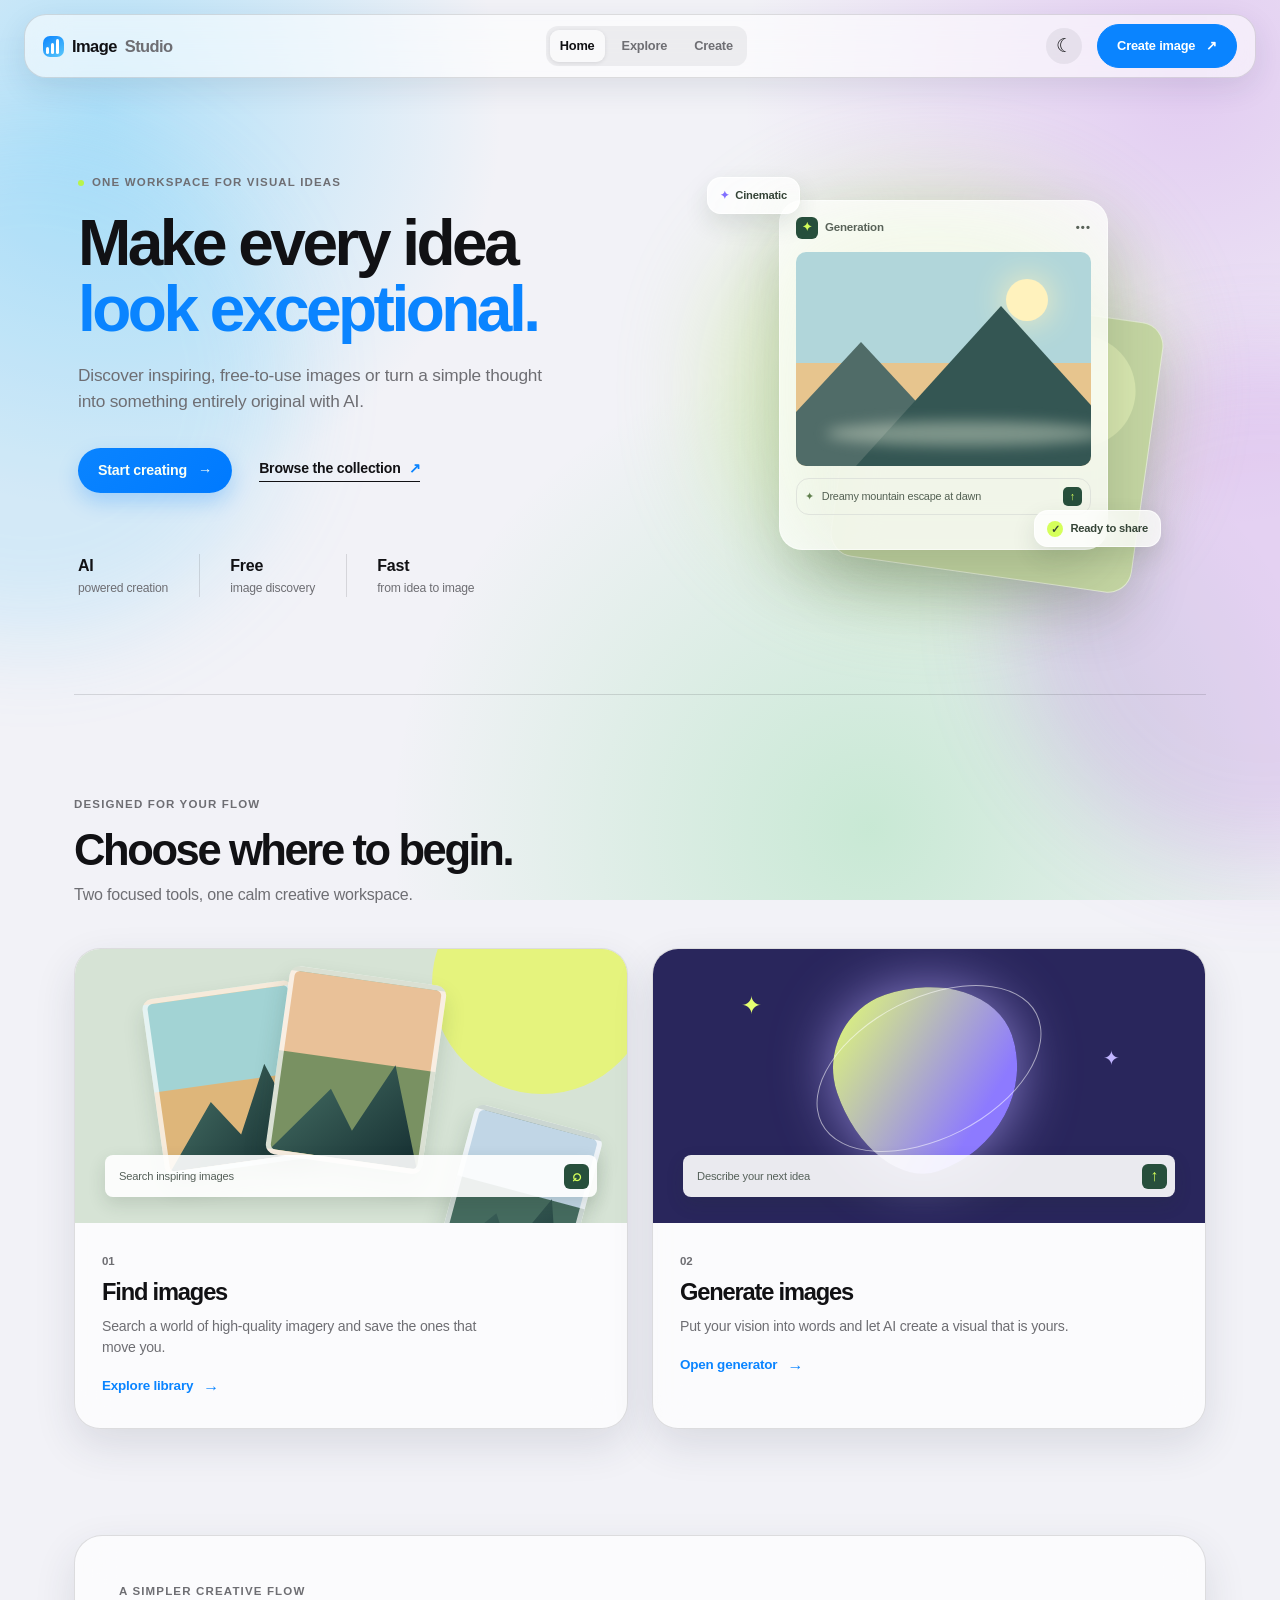
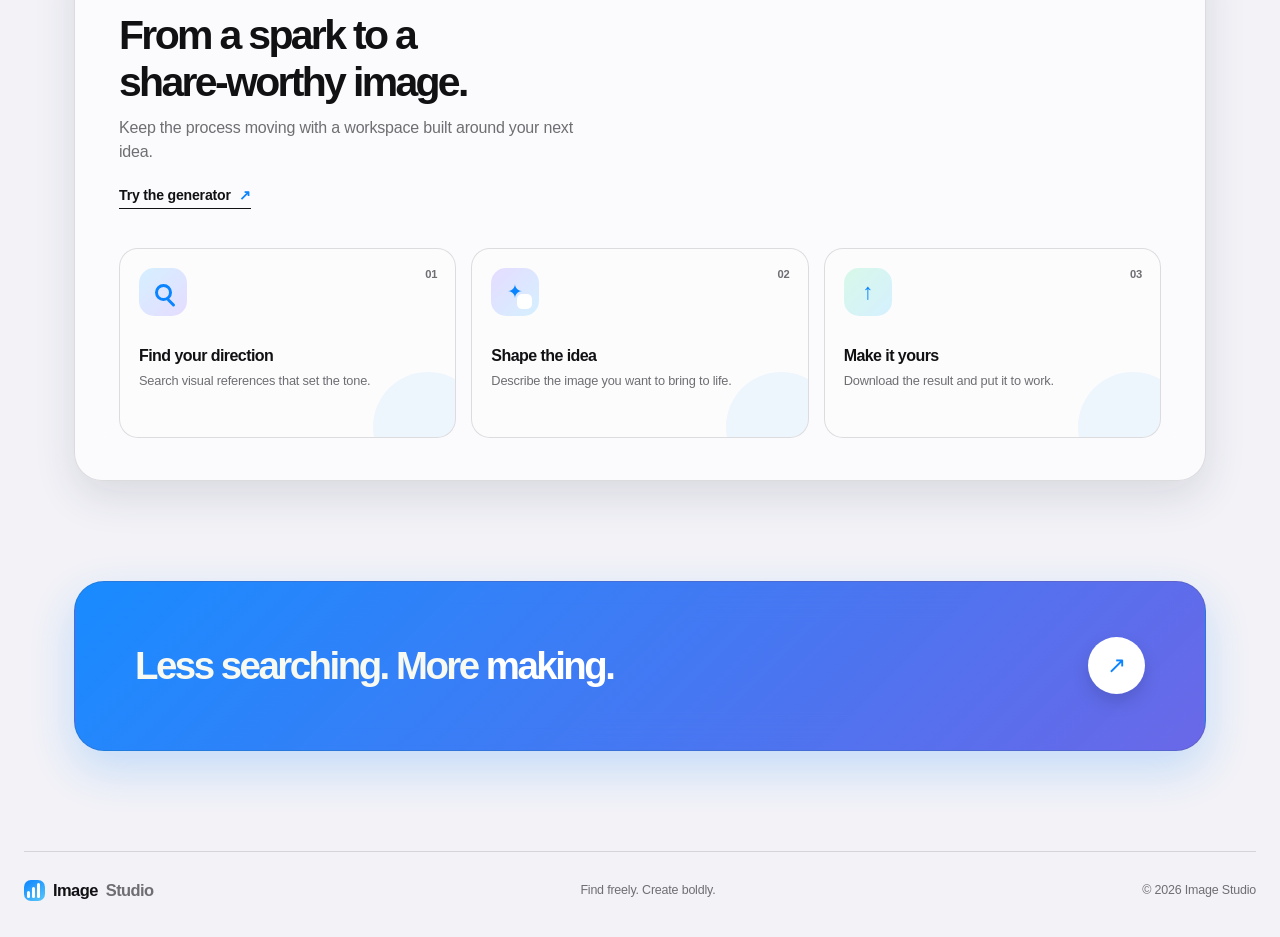
==== index.html @ 7d059cc7 "Completed" ====
<!DOCTYPE html>
<html lang="en" data-theme="light">
<head>
  <meta charset="UTF-8" />
  <meta name="viewport" content="width=device-width, initial-scale=1.0" />
  <meta name="description" content="Image Studio helps you discover free imagery and create new ideas with AI." />
  <title>Image Studio — Find and create images</title>
  <link rel="preconnect" href="https://fonts.googleapis.com" />
  <link rel="preconnect" href="https://fonts.gstatic.com" crossorigin />
  <link href="https://fonts.googleapis.com/css2?family=DM+Sans:wght@400;500;600;700&family=Manrope:wght@500;600;700;800&display=swap" rel="stylesheet" />
  <link rel="stylesheet" href="css/base.css" />
  <link rel="stylesheet" href="css/layout.css" />
  <link rel="stylesheet" href="css/components.css" />
  <link rel="stylesheet" href="css/animations.css" />
  <script src="js/main.js" defer></script>
</head>
<body>
  <header class="navbar">
    <a href="index.html" class="navbar__logo" aria-label="Image Studio home"><span class="brand-mark" aria-hidden="true"><i></i><i></i><i></i></span>Image<span>Studio</span></a>
    <nav class="navbar__links" aria-label="Main navigation"><a href="index.html" class="is-active">Home</a><a href="pages/finder.html">Explore</a><a href="pages/generator.html">Create</a></nav>
    <div class="navbar__actions"><button class="theme-toggle" id="theme-toggle" aria-label="Switch theme" title="Switch theme"><span aria-hidden="true">☾</span></button><a class="btn btn--nav" href="pages/generator.html">Create image <span aria-hidden="true">↗</span></a></div>
  </header>
  <main>
    <section class="hero">
      <div class="hero__content fade-up">
        <p class="eyebrow"><span></span> One workspace for visual ideas</p>
        <h1>Make every idea<br /><em>look exceptional.</em></h1>
        <p class="hero__text">Discover inspiring, free-to-use images or turn a simple thought into something entirely original with AI.</p>
        <div class="hero__buttons"><a href="pages/generator.html" class="btn btn--primary">Start creating <span aria-hidden="true">→</span></a><a href="pages/finder.html" class="text-link">Browse the collection <span aria-hidden="true">↗</span></a></div>
        <div class="hero__proof" aria-label="Image Studio highlights"><div><strong>AI</strong><span>powered creation</span></div><div><strong>Free</strong><span>image discovery</span></div><div><strong>Fast</strong><span>from idea to image</span></div></div>
      </div>
      <div class="hero__art fade-up" aria-label="A preview of the creative workspace">
        <div class="art-glow"></div><div class="art-card art-card--back"><span></span></div>
        <div class="art-card art-card--main"><div class="art-card__top"><span class="art-card__logo">✦</span><span>Generation</span><button aria-label="More options">•••</button></div><div class="art-image"><span class="sun"></span><span class="mountain mountain--one"></span><span class="mountain mountain--two"></span><span class="mist"></span></div><div class="art-prompt"><span class="prompt-icon">✦</span><p>Dreamy mountain escape at dawn</p><span class="send-icon">↑</span></div></div>
        <div class="floating-chip chip--style"><span>✦</span> Cinematic</div><div class="floating-chip chip--ready"><span>✓</span> Ready to share</div>
      </div>
    </section>
    <section class="paths" aria-labelledby="paths-title">
      <div class="section-heading reveal"><p class="eyebrow">Designed for your flow</p><h2 id="paths-title">Choose where to begin.</h2><p>Two focused tools, one calm creative workspace.</p></div>
      <div class="paths__grid">
        <a class="path-card path-card--discover reveal" href="pages/finder.html"><div class="path-card__visual visual-search"><span class="search-orb"></span><span class="photo photo--one"></span><span class="photo photo--two"></span><span class="photo photo--three"></span><span class="visual-search__bar">Search inspiring images <b>⌕</b></span></div><div class="path-card__content"><span class="path-card__number">01</span><h3>Find images</h3><p>Search a world of high-quality imagery and save the ones that move you.</p><span class="path-card__link">Explore library <b>→</b></span></div></a>
        <a class="path-card path-card--create reveal" href="pages/generator.html"><div class="path-card__visual visual-create"><span class="create-spark spark--one">✦</span><span class="create-spark spark--two">✦</span><span class="create-shape"></span><span class="create-orbit"></span><span class="visual-create__prompt">Describe your next idea <b>↑</b></span></div><div class="path-card__content"><span class="path-card__number">02</span><h3>Generate images</h3><p>Put your vision into words and let AI create a visual that is yours.</p><span class="path-card__link">Open generator <b>→</b></span></div></a>
      </div>
    </section>
    <section class="workflow reveal" aria-labelledby="workflow-title">
      <div class="workflow__intro">
        <p class="eyebrow">A simpler creative flow</p>
        <h2 id="workflow-title">From a spark to a<br />share-worthy image.</h2>
        <p>Keep the process moving with a workspace built around your next idea.</p>
        <a class="text-link" href="pages/generator.html">Try the generator <span aria-hidden="true">↗</span></a>
      </div>
      <ol class="workflow__steps">
        <li class="workflow-step"><span class="workflow-step__number">01</span><div class="workflow-step__icon workflow-step__icon--search" aria-hidden="true"><i></i><i></i></div><div><h3>Find your direction</h3><p>Search visual references that set the tone.</p></div></li>
        <li class="workflow-step"><span class="workflow-step__number">02</span><div class="workflow-step__icon workflow-step__icon--prompt" aria-hidden="true"><span>✦</span><i></i></div><div><h3>Shape the idea</h3><p>Describe the image you want to bring to life.</p></div></li>
        <li class="workflow-step"><span class="workflow-step__number">03</span><div class="workflow-step__icon workflow-step__icon--share" aria-hidden="true"><span>↑</span></div><div><h3>Make it yours</h3><p>Download the result and put it to work.</p></div></li>
      </ol>
    </section>
    <section class="statement reveal"><p>Less searching. More <span>making.</span></p><a href="pages/generator.html" class="circle-link" aria-label="Start creating">↗</a></section>
  </main>
  <footer class="footer"><a href="index.html" class="navbar__logo"><span class="brand-mark" aria-hidden="true"><i></i><i></i><i></i></span>Image<span>Studio</span></a><p>Find freely. Create boldly.</p><p>© 2026 Image Studio</p></footer>
</body>
</html>
---- css/base.css ----
:root { --bg:#f2f2f7; --surface:rgba(255,255,255,.68); --surface-muted:rgba(255,255,255,.42); --text:#111114; --text-soft:#6e6e73; --line:rgba(60,60,67,.16); --accent:#0a84ff; --accent-dark:#0071e3; --lime:#b9f44a; --glass-shadow:0 16px 42px rgba(38,48,75,.12); --radius:24px; --font:-apple-system,BlinkMacSystemFont,"SF Pro Text","Segoe UI",sans-serif; --display:-apple-system,BlinkMacSystemFont,"SF Pro Display","Segoe UI",sans-serif; --neu-bg:var(--surface-muted); --neu-light:rgba(255,255,255,.7); --neu-dark:rgba(74,100,81,.14); }
[data-theme="dark"] { --bg:#000; --surface:rgba(44,44,46,.76); --surface-muted:rgba(58,58,60,.58); --text:#f5f5f7; --text-soft:#aeaeb2; --line:rgba(235,235,245,.18); --accent:#0a84ff; --accent-dark:#409cff; --glass-shadow:0 18px 54px rgba(0,0,0,.4); --neu-bg:var(--surface-muted); --neu-light:rgba(255,255,255,.08); --neu-dark:rgba(0,0,0,.25); }
*,*::before,*::after{box-sizing:border-box;margin:0;padding:0}html{scroll-behavior:smooth}body{min-height:100vh;overflow-x:hidden;font-family:var(--font);color:var(--text);background:radial-gradient(circle at 8% 12%,rgba(90,200,250,.43),transparent 25rem),radial-gradient(circle at 93% 9%,rgba(175,82,222,.24),transparent 28rem),radial-gradient(circle at 68% 92%,rgba(52,199,89,.22),transparent 30rem),var(--bg);background-attachment:fixed;line-height:1.5;letter-spacing:-.012em;transition:background .25s,color .25s}a{color:inherit;text-decoration:none}button,input,select,textarea{font:inherit}button{cursor:pointer}[hidden]{display:none!important}
---- css/layout.css ----
.navbar{width:min(1240px,calc(100% - 48px));height:82px;margin:0 auto;display:flex;align-items:center;justify-content:space-between;border-bottom:1px solid var(--line)}.navbar__logo{display:inline-flex;align-items:center;gap:8px;font-family:var(--display);font-size:1.08rem;font-weight:800;letter-spacing:-.055em}.navbar__logo>span:last-child{color:var(--text-soft)}.brand-mark{display:inline-flex;align-items:end;gap:2px;width:21px;height:21px;padding:3px;border-radius:6px;background:var(--accent)}.brand-mark i{display:block;width:3px;background:var(--lime);border-radius:4px}.brand-mark i:nth-child(1){height:7px}.brand-mark i:nth-child(2){height:11px}.brand-mark i:nth-child(3){height:15px}.navbar__links{display:flex;gap:34px;margin-left:112px}.navbar__links a{position:relative;color:var(--text-soft);font-size:.9rem;font-weight:600}.navbar__links a::after{content:"";position:absolute;right:0;bottom:-29px;left:0;height:2px;background:var(--accent);transform:scaleX(0);transition:transform .2s}.navbar__links a:hover,.navbar__links .is-active{color:var(--text)}.navbar__links .is-active::after{transform:scaleX(1)}.navbar__actions{display:flex;align-items:center;gap:15px}.theme-toggle{display:grid;place-items:center;width:36px;height:36px;border:1px solid var(--line);border-radius:50%;color:var(--text);background:transparent;font-size:1.2rem}.hero{width:min(1240px,calc(100% - 48px));min-height:616px;margin:0 auto;display:grid;grid-template-columns:1fr .9fr;align-items:center;gap:80px;padding:76px 54px 82px}.hero__content{max-width:570px}.eyebrow{display:inline-flex;align-items:center;gap:8px;color:var(--text-soft);font-size:.72rem;font-weight:700;letter-spacing:.1em;text-transform:uppercase}.eyebrow>span{width:6px;height:6px;border-radius:50%;background:var(--lime)}.hero h1{margin:17px 0 20px;font-family:var(--display);font-size:clamp(3rem,5vw,4.75rem);font-weight:800;letter-spacing:-.072em;line-height:1.04}.hero h1 em{color:var(--accent);font-style:normal}.hero__text{max-width:470px;color:var(--text-soft);font-size:1.06rem}.hero__buttons{display:flex;align-items:center;gap:27px;margin-top:33px}.hero__proof{display:flex;gap:31px;margin-top:61px}.hero__proof div{display:grid;gap:1px}.hero__proof div+div{padding-left:30px;border-left:1px solid var(--line)}.hero__proof strong{font-family:var(--display);font-size:1rem}.hero__proof span{color:var(--text-soft);font-size:.76rem}.paths{width:min(1132px,calc(100% - 48px));margin:0 auto;padding:96px 0 106px;border-top:1px solid var(--line)}.section-heading{max-width:500px;margin-bottom:41px}.section-heading h2{margin:10px 0 8px;font-family:var(--display);font-size:clamp(2rem,3.4vw,3rem);letter-spacing:-.07em;line-height:1.15}.section-heading>p:last-child{color:var(--text-soft)}.paths__grid{display:grid;grid-template-columns:1fr 1fr;gap:24px}.statement{width:min(1132px,calc(100% - 48px));margin:0 auto 100px;display:flex;align-items:center;justify-content:space-between;padding:55px 60px;border-radius:24px;background:var(--accent);color:#f8faf1}.statement p{font-family:var(--display);font-size:clamp(1.75rem,3vw,2.85rem);font-weight:700;letter-spacing:-.065em}.statement p span{color:var(--lime)}.footer{width:min(1240px,calc(100% - 48px));margin:0 auto;padding:26px 0 35px;display:flex;align-items:center;justify-content:space-between;border-top:1px solid var(--line);color:var(--text-soft);font-size:.78rem}.footer .navbar__logo{color:var(--text)}
.page{width:min(1100px,92%);margin:0 auto;padding:62px 0}.page__header{text-align:center;margin-bottom:32px}.page__header h1{font-family:var(--display);font-size:clamp(2rem,5vw,3rem);letter-spacing:-.06em}.page__header p{color:var(--text-soft)}.search{display:flex;flex-wrap:wrap;gap:14px;padding:20px;margin-bottom:32px}.search__input{flex:1 1 260px}.gallery{display:grid;grid-template-columns:repeat(auto-fill,minmax(250px,1fr));gap:22px}.load-more{text-align:center;margin-top:36px}

/* Glass shell used by every page */
.navbar{position:sticky;top:14px;z-index:10;height:70px;margin-top:14px;padding:0 18px;border:1px solid var(--line);border-radius:16px;background:var(--surface);box-shadow:var(--glass-shadow);backdrop-filter:blur(20px);-webkit-backdrop-filter:blur(20px)}
.navbar__links a::after{bottom:-22px}.theme-toggle{background:rgba(255,255,255,.16)}.statement{border:1px solid var(--line);background:rgba(39,79,60,.9);box-shadow:var(--glass-shadow);backdrop-filter:blur(16px)}

/* iPhone-inspired spacing, typography, and layered navigation */
.navbar{height:64px;border-radius:22px;background:rgba(255,255,255,.58);box-shadow:0 10px 30px rgba(31,48,77,.1)}
[data-theme="dark"] .navbar{background:rgba(28,28,30,.74)}
.navbar__logo{font-size:1.03rem;font-weight:700;letter-spacing:-.035em}.brand-mark{border-radius:7px;background:linear-gradient(145deg,#0a84ff,#5ac8fa)}.brand-mark i{background:#fff}.navbar__links{gap:7px;margin-left:74px;padding:4px;border-radius:12px;background:rgba(120,120,128,.1)}.navbar__links a{padding:6px 10px;border-radius:9px;font-size:.8rem}.navbar__links a::after{display:none}.navbar__links .is-active{background:var(--surface);box-shadow:0 1px 4px rgba(0,0,0,.1)}
.hero h1,.section-heading h2,.page__header h1{font-family:var(--display);font-weight:750;letter-spacing:-.055em}.hero h1 em,.gradient-text{color:var(--accent)}.hero__text{font-size:1.08rem}.hero__proof strong{font-weight:750}.hero__proof div+div{border-color:var(--line)}.paths{border-color:var(--line)}
.statement{border-radius:30px;background:linear-gradient(135deg,rgba(10,132,255,.94),rgba(94,92,230,.92));box-shadow:0 18px 45px rgba(10,132,255,.2)}.statement p span{color:#fff}.footer{border-color:var(--line)}
.page{padding-top:72px}.page__header{margin-bottom:36px}.page__header h1{font-size:clamp(2.25rem,5vw,3.5rem)}
@media(max-width:600px){.navbar{top:10px;height:58px;margin-top:10px;padding:0 12px;border-radius:18px}.navbar__actions .btn--nav{font-size:0;width:36px;min-width:36px;height:36px;min-height:36px;padding:0;border-radius:50%}.navbar__actions .btn--nav span{font-size:1rem}.hero{padding-top:48px}.hero__buttons{align-items:flex-start;flex-direction:column;gap:19px}.hero__proof{padding:14px;border:1px solid var(--line);border-radius:18px;background:var(--surface);backdrop-filter:blur(16px)}.page{padding-top:49px}.footer{padding-bottom:90px}}

/* Responsive layouts: large desktop → tablet → phone */
@media (max-width: 1080px) {
  .navbar, .hero { width: min(100% - 40px, 960px); }
  .hero { gap: 42px; padding-right: 20px; padding-left: 20px; }
  .hero h1 { font-size: clamp(3rem, 6.2vw, 4.25rem); }
  .paths, .statement { width: min(100% - 40px, 900px); }
  .footer { width: min(100% - 40px, 960px); }
  .navbar__links { margin-left: 20px; }
}

@media (max-width: 820px) {
  .navbar { width: calc(100% - 32px); }
  .navbar__links { margin-left: 0; }
  .hero { width: calc(100% - 32px); grid-template-columns: 1fr; gap: 24px; min-height: auto; padding: 68px 14px 64px; }
  .hero__content { max-width: 640px; }
  .hero__art { justify-self: center; transform: scale(.92); transform-origin: top center; margin-bottom: -24px; }
  .hero__proof { margin-top: 38px; }
  .paths { width: calc(100% - 32px); padding: 70px 0 76px; }
  .paths__grid { gap: 18px; }
  .statement { width: calc(100% - 32px); margin-bottom: 72px; }
  .footer { width: calc(100% - 32px); }
  .page { width: calc(100% - 32px); padding: 55px 0 68px; }
  .search { padding: 16px; }
  .gallery { grid-template-columns: repeat(2, minmax(0, 1fr)); gap: 16px; }
}

@media (max-width: 600px) {
  .navbar__logo { font-size: .96rem; }
  .navbar__links { display: none; }
  .navbar__actions { gap: 7px; }
  .theme-toggle { width: 36px; height: 36px; }
  .hero { padding: 47px 0 55px; }
  .hero h1 { font-size: clamp(2.7rem, 13vw, 3.85rem); }
  .hero__text { font-size: .98rem; }
  .hero__buttons { margin-top: 27px; }
  .hero__buttons .btn { width: 100%; }
  .hero__proof { display: grid; grid-template-columns: repeat(3, 1fr); gap: 0; width: 100%; margin-top: 34px; }
  .hero__proof div + div { padding-left: 10px; }
  .hero__proof strong { font-size: .9rem; }
  .hero__proof span { font-size: .62rem; line-height: 1.25; }
  .hero__art { width: 100%; height: 350px; transform: scale(.78); margin: -22px 0 -65px; }
  .paths { padding: 61px 0; }
  .section-heading { margin-bottom: 27px; }
  .section-heading h2 { font-size: 2.1rem; }
  .paths__grid { grid-template-columns: 1fr; }
  .path-card__visual { height: 235px; }
  .path-card__content { padding: 22px; }
  .statement { padding: 31px 26px; border-radius: 24px; }
  .statement p { max-width: 220px; font-size: 1.8rem; }
  .circle-link { width: 48px; height: 48px; }
  .footer { align-items:flex-start; flex-direction:column; gap: 10px; }
  .page__header { text-align: left; margin-bottom: 25px; }
  .page__header h1 { font-size: 2.35rem; }
  .search { display: grid; grid-template-columns: 1fr 1fr; gap: 10px; padding: 12px; border-radius: 20px; }
  .search__input { grid-column: 1 / -1; min-width: 0; }
  .search .btn { grid-column: 1 / -1; width: 100%; }
  .search select { min-width: 0; width: 100%; font-size: .82rem; padding-right: 7px; }
  .gallery { gap: 12px; }
  .image-card__overlay { padding: 10px; }
  .image-card__author { font-size: .68rem; }
  .image-card__actions { gap: 5px; margin-top: 6px; }
  .image-card__actions .btn { min-height: 29px; padding: 5px 7px; font-size: .67rem; }
}

@media (max-width: 380px) {
  .navbar { width: calc(100% - 20px); }
  .navbar__logo { gap: 5px; font-size: .88rem; }
  .brand-mark { width: 19px; height: 19px; }
  .hero, .paths, .statement, .footer, .page { width: calc(100% - 24px); }
  .hero h1 { font-size: 2.6rem; }
  .hero__proof { padding: 11px; }
  .hero__proof div + div { padding-left: 7px; }
  .path-card__visual { height: 210px; }
  .photo--one { left: 45px; }.photo--two { left: 155px; }.photo--three { right: 18px; }
}

/* Homepage creative-flow panel */
.workflow{width:min(1132px,calc(100% - 48px));margin:0 auto 100px;padding:42px 44px;border:1px solid var(--line);border-radius:28px;background:var(--surface);box-shadow:var(--glass-shadow);backdrop-filter:blur(20px)}.workflow__intro{max-width:480px}.workflow__intro h2{margin:10px 0;font-family:var(--display);font-size:clamp(1.85rem,3.2vw,2.75rem);letter-spacing:-.065em;line-height:1.15}.workflow__intro>p:not(.eyebrow){margin-bottom:19px;color:var(--text-soft)}.workflow__steps{display:grid;grid-template-columns:repeat(3,1fr);gap:15px;margin-top:39px;list-style:none}.workflow-step{position:relative;min-height:190px;padding:19px;overflow:hidden;border:1px solid var(--line);border-radius:19px;background:rgba(255,255,255,.22)}.workflow-step__number{position:absolute;top:17px;right:18px;color:var(--text-soft);font-size:.7rem;font-weight:700}.workflow-step__icon{display:grid;place-items:center;width:48px;height:48px;margin-bottom:28px;border-radius:15px;background:rgba(10,132,255,.12);color:#0a84ff}.workflow-step h3{font-family:var(--display);font-size:1rem;letter-spacing:-.035em}.workflow-step p{margin-top:4px;color:var(--text-soft);font-size:.8rem;line-height:1.45}.workflow-step__icon--search{position:relative;overflow:hidden;background:linear-gradient(135deg,#d5f0ff,#e5dcff)}.workflow-step__icon--search i:first-child{width:17px;height:17px;border:3px solid #0a84ff;border-radius:50%}.workflow-step__icon--search i:last-child{position:absolute;right:11px;bottom:12px;width:10px;height:3px;border-radius:3px;background:#0a84ff;transform:rotate(45deg)}.workflow-step__icon--prompt{background:linear-gradient(135deg,#e5dcff,#d5f0ff);font-size:1.2rem}.workflow-step__icon--prompt i{position:absolute;width:15px;height:15px;border-radius:5px;background:#fff;transform:translate(9px,9px)}.workflow-step__icon--share{background:linear-gradient(135deg,#d8f8e8,#d5f0ff);font-size:1.4rem;font-weight:700}.workflow-step::after{content:"";position:absolute;right:-28px;bottom:-45px;width:110px;height:110px;border-radius:50%;background:rgba(10,132,255,.06);transition:transform .4s ease}.workflow-step:hover::after{transform:scale(1.5)}
@media(max-width:820px){.workflow{width:calc(100% - 32px);margin-bottom:72px}}@media(max-width:600px){.workflow{width:calc(100% - 32px);margin-bottom:60px;padding:28px 20px;border-radius:24px}.workflow__intro h2{font-size:2rem}.workflow__steps{grid-template-columns:1fr;gap:10px;margin-top:28px}.workflow-step{display:grid;grid-template-columns:48px 1fr;column-gap:15px;min-height:0;padding:15px}.workflow-step__icon{grid-row:span 2;margin:0}.workflow-step__number{top:13px;right:14px}}@media(max-width:380px){.workflow{width:calc(100% - 24px)}}

/* Finder discovery cards */
.finder-discover{margin:0 0 34px;padding:25px;border:1px solid var(--line);border-radius:25px;background:var(--surface);box-shadow:var(--glass-shadow);backdrop-filter:blur(18px)}.finder-discover__heading{display:flex;align-items:end;justify-content:space-between;gap:30px;margin-bottom:20px}.finder-discover__heading h2{margin-top:7px;font-family:var(--display);font-size:1.45rem;letter-spacing:-.05em}.finder-discover__heading>p{max-width:205px;color:var(--text-soft);font-size:.8rem}.finder-discover__grid{display:grid;grid-template-columns:repeat(3,1fr);gap:12px}.discovery-card{position:relative;min-height:155px;overflow:hidden;border:0;border-radius:17px;color:#fff;text-align:left;cursor:pointer;isolation:isolate;transition:transform .28s cubic-bezier(.2,.8,.2,1),box-shadow .28s ease}.discovery-card:hover{transform:translateY(-4px);box-shadow:0 16px 28px rgba(19,32,56,.2)}.discovery-card--nature{background:linear-gradient(135deg,#285e69,#a5d6bb)}.discovery-card--portrait{background:linear-gradient(135deg,#6f4d63,#f1ab8a)}.discovery-card--space{background:linear-gradient(135deg,#243d78,#8daee5)}.discovery-card__copy{position:absolute;z-index:2;right:16px;bottom:14px;left:16px;display:grid;gap:1px}.discovery-card__copy small{font-size:.67rem;opacity:.76}.discovery-card__copy strong{font-size:.93rem;letter-spacing:-.025em}.discovery-card__copy b{position:absolute;right:0;bottom:1px;display:grid;place-items:center;width:27px;height:27px;border-radius:50%;background:rgba(255,255,255,.24);font-size:1rem}.discovery-card__art i{position:absolute;display:block}.discovery-card--nature i:first-child{right:12px;bottom:-14px;width:150px;height:120px;border-radius:70% 30% 0 0;background:rgba(8,52,58,.48);transform:rotate(-12deg)}.discovery-card--nature i:last-child{top:22px;right:42px;width:34px;height:34px;border-radius:50%;background:#e8f4ab;box-shadow:0 0 24px #e8f4ab}.discovery-card--portrait i:first-child{top:21px;left:50%;width:53px;height:53px;border-radius:50%;background:rgba(255,234,206,.82);transform:translateX(-50%)}.discovery-card--portrait i:last-child{bottom:-30px;left:50%;width:120px;height:100px;border-radius:60px 60px 0 0;background:rgba(75,39,53,.6);transform:translateX(-50%)}.discovery-card--space i:first-child{top:18px;right:20px;width:80px;height:80px;border:1px solid rgba(255,255,255,.55);border-radius:50%}.discovery-card--space i:last-child{bottom:-38px;left:29px;width:130px;height:130px;border-radius:35px;background:rgba(255,255,255,.18);transform:rotate(32deg)}
@media(max-width:600px){.finder-discover{padding:18px;margin-bottom:25px}.finder-discover__heading{display:block;margin-bottom:15px}.finder-discover__heading h2{font-size:1.3rem}.finder-discover__heading>p{display:none}.finder-discover__grid{display:flex;overflow-x:auto;margin-right:-18px;padding-right:18px;scroll-snap-type:x mandatory}.discovery-card{flex:0 0 185px;min-height:144px;scroll-snap-align:start}}
@media(max-width:820px){.navbar__links{margin-left:0;gap:19px}.hero{grid-template-columns:1fr;gap:55px;padding:72px 20px}.hero__art{justify-self:center}.paths{padding-top:74px}.footer{flex-wrap:wrap;gap:14px}}@media(max-width:600px){.navbar{width:calc(100% - 30px);height:70px}.navbar__links{display:none}.hero{width:calc(100% - 30px);padding:52px 0 62px}.hero h1{font-size:clamp(2.85rem,14vw,4.1rem)}.hero__proof{gap:12px;margin-top:42px}.hero__proof div+div{padding-left:12px}.hero__proof span{font-size:.67rem}.paths,.statement{width:calc(100% - 30px)}.paths__grid{grid-template-columns:1fr}.statement{margin-bottom:60px;padding:34px 28px}.footer{width:calc(100% - 30px)}.footer p:nth-of-type(1){display:none}}
---- css/components.css ----
.btn{display:inline-flex;align-items:center;justify-content:center;gap:11px;min-height:45px;padding:12px 20px;border:1px solid var(--line);border-radius:9px;background:var(--surface);color:var(--text);font-size:.89rem;font-weight:700;backdrop-filter:blur(12px);transition:transform .2s,background .2s}.btn:hover{transform:translateY(-2px)}.btn--primary{border-color:var(--accent);background:var(--accent);color:#fafff5}.btn--primary:hover{background:var(--accent-dark)}.btn--nav{min-height:38px;padding:9px 14px;border-color:var(--accent);background:var(--accent);color:#fff;font-size:.8rem}.text-link{display:inline-flex;align-items:center;gap:8px;border-bottom:1px solid var(--text);padding-bottom:2px;font-size:.88rem;font-weight:700}.text-link span{color:var(--accent)}.circle-link{display:grid;place-items:center;width:57px;height:57px;border-radius:50%;background:var(--lime);color:#18211c;font-size:1.45rem;transition:transform .2s}.circle-link:hover{transform:rotate(45deg)}
.hero__art{position:relative;width:min(100%,453px);height:415px}.art-glow{position:absolute;inset:22px 13px 12px;border-radius:45%;background:#bfe387;filter:blur(51px);opacity:.48}.art-card{position:absolute;border:1px solid rgba(255,255,255,.5);border-radius:17px;box-shadow:0 26px 60px rgba(38,61,42,.2)}.art-card--back{width:304px;height:273px;right:11px;bottom:15px;transform:rotate(8deg);background:#c5d6a3}.art-card--back span{position:absolute;width:112px;height:112px;top:20px;right:20px;border-radius:50%;background:#dae8b1}.art-card--main{z-index:2;width:329px;height:350px;right:52px;top:24px;padding:16px;background:rgba(249,250,245,.94)}.art-card__top{display:flex;align-items:center;gap:7px;color:#586258;font-size:.72rem;font-weight:700}.art-card__top button{margin-left:auto;border:0;background:none;color:#586258;letter-spacing:1px}.art-card__logo{display:grid;place-items:center;width:22px;height:22px;border-radius:6px;background:#274f3c;color:#d5ff5b}.art-image{position:relative;height:214px;margin-top:13px;overflow:hidden;border-radius:10px;background:linear-gradient(#b1d6da 0 52%,#e7c58e 52%)}.sun{position:absolute;top:27px;right:43px;width:42px;height:42px;border-radius:50%;background:#fff2bd;box-shadow:0 0 34px #fff2bd}.mountain{position:absolute;bottom:0;width:0;height:0;border-right:115px solid transparent;border-bottom:124px solid #506c68;border-left:115px solid transparent}.mountain--one{left:-50px}.mountain--two{right:-55px;border-right-width:145px;border-bottom-color:#345653;border-bottom-width:160px;border-left-width:145px}.mist{position:absolute;right:-15px;bottom:20px;left:30px;height:25px;border-radius:50%;background:rgba(230,239,216,.42);filter:blur(7px)}.art-prompt{display:flex;align-items:center;gap:8px;margin-top:12px;padding:8px;border:1px solid #dfe3dc;border-radius:8px;color:#536053;font-size:.68rem}.art-prompt p{flex:1;white-space:nowrap;overflow:hidden;text-overflow:ellipsis}.prompt-icon{color:#61804f}.send-icon{display:grid;place-items:center;width:19px;height:19px;border-radius:5px;background:#274f3c;color:#d5ff5b}.floating-chip{position:absolute;z-index:3;display:flex;align-items:center;gap:7px;padding:9px 12px;border:1px solid rgba(255,255,255,.7);border-radius:9px;background:rgba(255,255,255,.86);box-shadow:0 10px 24px rgba(37,56,42,.12);color:#354437;font-size:.7rem;font-weight:700}.chip--style{top:1px;left:0}.chip--style span{color:#806fff}.chip--ready{right:0;bottom:44px}.chip--ready span{display:grid;place-items:center;width:16px;height:16px;border-radius:50%;background:#d5ff5b}
.path-card{display:block;overflow:hidden;border:1px solid var(--line);border-radius:18px;background:var(--surface);box-shadow:var(--glass-shadow);backdrop-filter:blur(18px);transition:transform .25s,box-shadow .25s}.path-card:hover{transform:translateY(-5px);box-shadow:0 24px 40px rgba(25,36,27,.17)}.path-card__visual{position:relative;height:262px;overflow:hidden}.path-card--discover .path-card__visual{background:#d6e3d5}.path-card--create .path-card__visual{background:#29265c}.path-card__content{padding:23px 27px 25px}.path-card__number{color:var(--text-soft);font-size:.72rem;font-weight:700}.path-card h3{margin:3px 0 5px;font-family:var(--display);font-size:1.4rem;letter-spacing:-.05em}.path-card p{max-width:395px;color:var(--text-soft);font-size:.88rem}.path-card__link{display:inline-flex;gap:10px;margin-top:18px;color:var(--accent);font-size:.84rem;font-weight:700}.path-card__link b{font-size:1rem}.search-orb{position:absolute;top:-75px;right:-25px;width:220px;height:220px;border-radius:50%;background:#e5f37d}.photo{position:absolute;display:block;overflow:hidden;border:5px solid rgba(255,255,255,.72);border-radius:10px;box-shadow:0 12px 22px rgba(32,60,42,.17)}.photo::after{content:"";position:absolute;inset:42% 0 0;background:linear-gradient(135deg,#4b766a,#142d30);clip-path:polygon(0 100%,35% 35%,53% 72%,76% 4%,100% 100%)}.photo--one{left:78px;top:40px;width:152px;height:179px;transform:rotate(-8deg);background:linear-gradient(#a2d3d4 0 52%,#deb67a 52%)}.photo--two{left:202px;top:26px;width:158px;height:190px;transform:rotate(8deg);background:linear-gradient(#e9c198 0 45%,#799162 45%)}.photo--three{right:42px;bottom:-59px;width:132px;height:165px;transform:rotate(15deg);background:linear-gradient(#c1d6e6 0 45%,#456b5f 45%)}.visual-search__bar,.visual-create__prompt{position:absolute;z-index:2;display:flex;align-items:center;justify-content:space-between;height:42px;padding:0 8px 0 14px;border-radius:8px;background:rgba(255,255,255,.9);color:#56615a;font-size:.7rem;box-shadow:0 7px 18px rgba(35,55,37,.14)}.visual-search__bar{right:30px;bottom:26px;left:30px}.visual-search__bar b,.visual-create__prompt b{display:grid;place-items:center;width:25px;height:25px;border-radius:6px;background:#274f3c;color:#d5ff5b;font-size:.98rem}.create-shape{position:absolute;top:36px;left:50%;width:184px;height:184px;border-radius:42% 58% 62% 38%/42% 43% 57% 58%;background:linear-gradient(140deg,#e4ff6f,#8d7aff 75%);transform:translateX(-50%) rotate(-19deg);box-shadow:0 0 57px rgba(183,168,255,.7)}.create-orbit{position:absolute;top:49px;left:50%;width:242px;height:141px;border:1px solid rgba(255,255,255,.55);border-radius:50%;transform:translateX(-50%) rotate(-27deg)}.create-spark{position:absolute;z-index:1;color:#e5ff71}.spark--one{top:38px;left:88px;font-size:25px}.spark--two{top:94px;right:85px;color:#c1b5ff;font-size:20px}.visual-create__prompt{right:30px;bottom:26px;left:30px}
.glass{background:var(--surface);border:1px solid var(--line);border-radius:var(--radius);box-shadow:var(--glass-shadow);backdrop-filter:blur(20px) saturate(135%);-webkit-backdrop-filter:blur(20px) saturate(135%)}.input{padding:13px 15px;border:1px solid var(--line);border-radius:9px;outline:none;background:rgba(255,255,255,.2);color:var(--text);backdrop-filter:blur(10px)}.input:focus{border-color:var(--accent);box-shadow:0 0 0 3px rgba(213,255,91,.27)}.gradient-text{color:var(--accent)}.feature{padding:32px 26px;text-align:center}.feature__icon{display:block;font-size:2.4rem;margin-bottom:12px}.feature p,.message{color:var(--text-soft)}.image-card{position:relative;overflow:hidden;aspect-ratio:4/5}.image-card img{width:100%;height:100%;object-fit:cover;transition:transform .5s}.image-card:hover img{transform:scale(1.05)}.image-card__overlay{position:absolute;inset:auto 0 0;padding:16px;color:#fff;background:linear-gradient(transparent,rgba(0,0,0,.75));transform:translateY(100%);transition:transform .3s}.image-card:hover .image-card__overlay{transform:translateY(0)}.image-card__actions{display:flex;gap:10px;margin-top:10px}.image-card__actions .btn{min-height:35px;padding:7px 13px;font-size:.8rem}@media(hover:none){.image-card__overlay{transform:translateY(0)}}@media(max-width:600px){.btn--nav{padding:9px 12px;font-size:.77rem}.navbar__actions{gap:8px}.art-card--main{right:20px}.art-card--back{right:0}.chip--style{left:0}.chip--ready{right:0}}

/* iPhone-style controls and cards */
.btn{border-radius:999px;padding:11px 19px;font-weight:650}.btn--primary{background:linear-gradient(135deg,#0a84ff,#007aff);border-color:transparent;box-shadow:0 9px 20px rgba(10,132,255,.25)}.btn--primary:hover{background:linear-gradient(135deg,#409cff,#0a84ff)}.btn--nav{border-radius:999px;background:#0a84ff}.theme-toggle{border:0;background:rgba(120,120,128,.12)}.glass{border-radius:24px;background:var(--surface);box-shadow:var(--glass-shadow)}.input{border-radius:14px;background:rgba(120,120,128,.1)}.input:focus{border-color:#0a84ff;box-shadow:0 0 0 4px rgba(10,132,255,.17)}.path-card{border-radius:26px;background:var(--surface)}.path-card__visual{height:274px}.path-card__content{padding:25px 27px 28px}.path-card h3{font-size:1.48rem;font-weight:750}.floating-chip{border-radius:14px;background:rgba(255,255,255,.78);backdrop-filter:blur(14px)}.art-card--main{border-radius:23px;background:rgba(255,255,255,.76);backdrop-filter:blur(20px)}.art-card--back{border-radius:24px}.art-prompt{border-radius:13px}.circle-link{background:#fff;color:#0a84ff;box-shadow:0 8px 18px rgba(0,0,0,.14)}
---- css/animations.css ----
/* ===== Animations ===== */

/* Colored shapes behind the glass */
.background { position: fixed; inset: 0; z-index: -1; overflow: hidden; }

.blob {
  position: absolute;
  width: 420px;
  height: 420px;
  border-radius: 50%;
  filter: blur(80px);
  opacity: 0.55;
  animation: float 14s ease-in-out infinite;
}
.blob--one   { background: #6c63ff; top: -100px; left: -80px; }
.blob--two   { background: #ff6fb1; bottom: -120px; right: -60px; animation-delay: -5s; }
.blob--three { background: #3ec6ff; top: 40%; left: 45%; animation-delay: -9s; }

@keyframes float {
  0%, 100% { transform: translate(0, 0) scale(1); }
  50%      { transform: translate(50px, -40px) scale(1.15); }
}

/* Hero card fades in when the page loads */
.fade-up { animation: fadeUp 0.9s ease both; }

@keyframes fadeUp {
  from { opacity: 0; transform: translateY(30px); }
  to   { opacity: 1; transform: translateY(0); }
}

/* Elements appear when you scroll to them (JS adds .is-visible) */
.reveal { opacity: 0; transform: translateY(30px); transition: opacity 0.8s, transform 0.8s; }
.reveal.is-visible { opacity: 1; transform: translateY(0); }

/* Respect users who prefer less motion */
@media (prefers-reduced-motion: reduce) {
  *, *::before, *::after { animation: none !important; transition: none !important; }
  .reveal { opacity: 1; transform: none; }
}

/* ===== Loading skeleton ===== */
.skeleton {
  aspect-ratio: 4 / 5;
  border-radius: var(--radius);
  background: linear-gradient(90deg, var(--neu-dark) 25%, var(--neu-light) 50%, var(--neu-dark) 75%);
  background-size: 200% 100%;
  animation: shimmer 1.4s infinite;
  opacity: 0.5;
}

@keyframes shimmer {
  from { background-position: 200% 0; }
  to   { background-position: -200% 0; }
}

/* Professional motion layer */
body::before,
body::after {
  content: "";
  position: fixed;
  z-index: -1;
  width: 32rem;
  height: 32rem;
  border-radius: 50%;
  filter: blur(48px);
  opacity: .2;
  pointer-events: none;
  animation: ambientDrift 16s ease-in-out infinite alternate;
}
body::before { top: 14%; left: -14rem; background: #5ac8fa; }
body::after { right: -15rem; bottom: 4%; background: #af52de; animation-delay: -7s; }

@keyframes ambientDrift {
  from { transform: translate3d(0, 0, 0) scale(1); }
  to { transform: translate3d(5rem, -2rem, 0) scale(1.12); }
}

/* Staggered entrances guide the eye from headline to action. */
.hero__content .eyebrow { animation: riseIn .55s .05s both; }
.hero__content h1 { animation: riseIn .65s .12s both; }
.hero__content .hero__text { animation: riseIn .65s .2s both; }
.hero__buttons { animation: riseIn .65s .28s both; }
.hero__proof { animation: riseIn .7s .36s both; }
.page__header { animation: riseIn .65s both; }
.search { animation: riseIn .65s .12s both; }
.generator__form { animation: riseIn .65s .1s both; }
.generator__result { animation: riseIn .65s .2s both; }
.history { animation: riseIn .65s .26s both; }

@keyframes riseIn {
  from { opacity: 0; transform: translate3d(0, 18px, 0); }
  to { opacity: 1; transform: translate3d(0, 0, 0); }
}

/* Refined micro-interactions: responsive, short, and intentionally quiet. */
.btn { transition: transform .22s cubic-bezier(.2,.85,.3,1), box-shadow .22s ease, filter .22s ease, background .22s ease; }
.btn:hover { transform: translateY(-2px) scale(1.01); }
.btn--primary:hover { box-shadow: 0 13px 26px rgba(10,132,255,.34); filter: saturate(1.1); }
.btn:active { transform: translateY(1px) scale(.985); box-shadow: none; }
.navbar { transition: transform .28s ease, box-shadow .28s ease, background .28s ease; }
.navbar:hover { box-shadow: 0 16px 38px rgba(29,45,73,.16); }
.theme-toggle { transition: transform .35s cubic-bezier(.2,.8,.2,1), background .2s ease; }
.theme-toggle:hover { transform: rotate(18deg) scale(1.08); }
.path-card { transition: transform .35s cubic-bezier(.2,.8,.2,1), box-shadow .35s ease, border-color .35s ease; }
.path-card:hover { transform: translateY(-8px); border-color: rgba(10,132,255,.32); box-shadow: 0 24px 46px rgba(42,61,95,.18); }
.path-card__visual::after { content: ""; position: absolute; inset: 0; background: linear-gradient(115deg, transparent 22%, rgba(255,255,255,.24) 47%, transparent 70%); transform: translateX(-130%); transition: transform .7s cubic-bezier(.2,.7,.2,1); pointer-events: none; }
.path-card:hover .path-card__visual::after { transform: translateX(130%); }
.path-card:hover .path-card__link b { display: inline-block; animation: arrowNudge .6s ease infinite alternate; }
@keyframes arrowNudge { from { transform: translateX(0); } to { transform: translateX(4px); } }
.image-card { transition: transform .3s cubic-bezier(.2,.8,.2,1), box-shadow .3s ease; }
.image-card:hover { transform: translateY(-5px); box-shadow: 0 16px 34px rgba(20,34,58,.18); }
.image-card:hover img { transform: scale(1.07); }
.chip { transition: transform .22s ease, background .22s ease, color .22s ease !important; }
.chip:hover { transform: translateY(-2px) !important; background: rgba(10,132,255,.12); color: var(--accent); }
.art-card--main { animation: artworkFloat 7s ease-in-out infinite; }
.floating-chip { animation: chipFloat 5s ease-in-out infinite; }
.chip--ready { animation-delay: -2.5s; }
@keyframes artworkFloat { 0%,100% { transform: translateY(0); } 50% { transform: translateY(-8px); } }
@keyframes chipFloat { 0%,100% { transform: translateY(0); } 50% { transform: translateY(-5px); } }
.loader { animation: spin .85s linear infinite, loaderPulse 1.6s ease-in-out infinite; }
@keyframes loaderPulse { 50% { filter: drop-shadow(0 0 9px rgba(10,132,255,.65)); } }

@media (prefers-reduced-motion: reduce) {
  body::before, body::after { animation: none; }
  .hero__content .eyebrow, .hero__content h1, .hero__content .hero__text, .hero__buttons, .hero__proof, .page__header, .search, .generator__form, .generator__result, .history { animation: none; }
  .art-card--main, .floating-chip, .loader { animation: none; }
  .path-card__visual::after { display: none; }
}
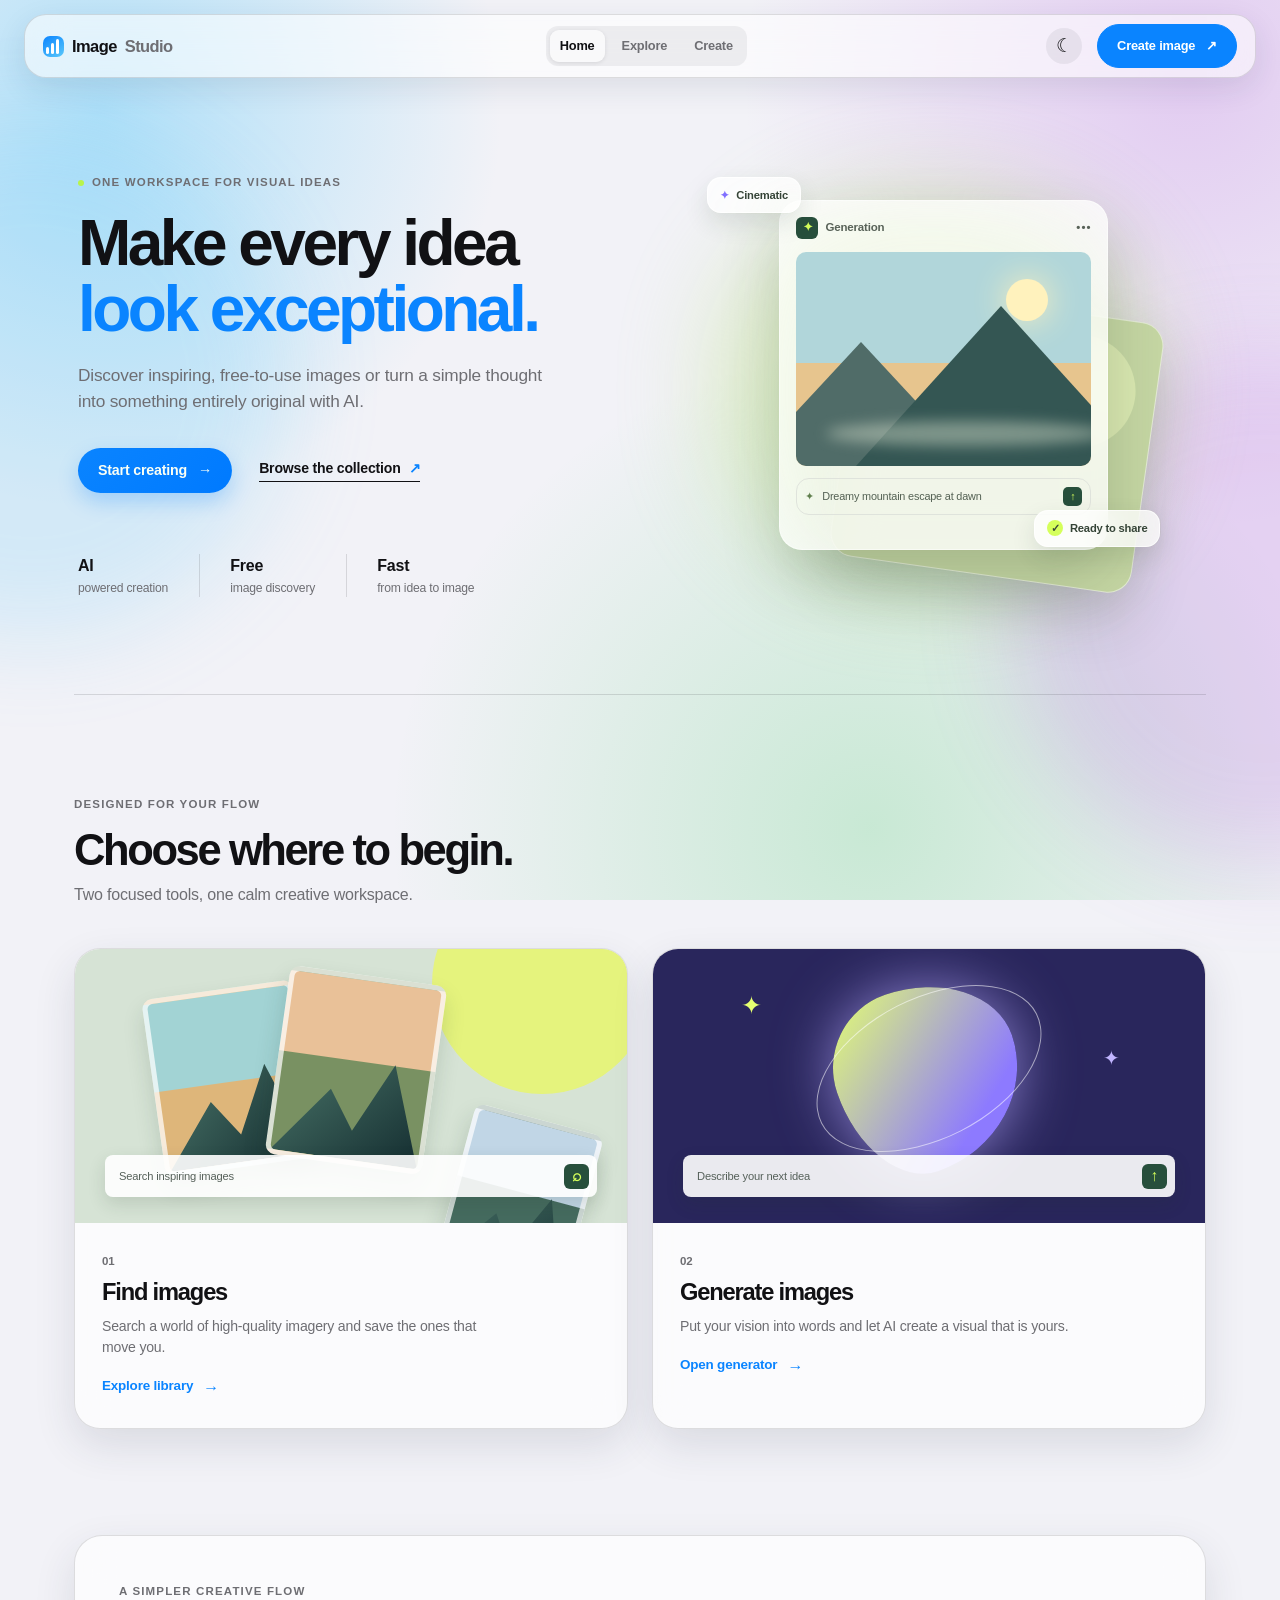
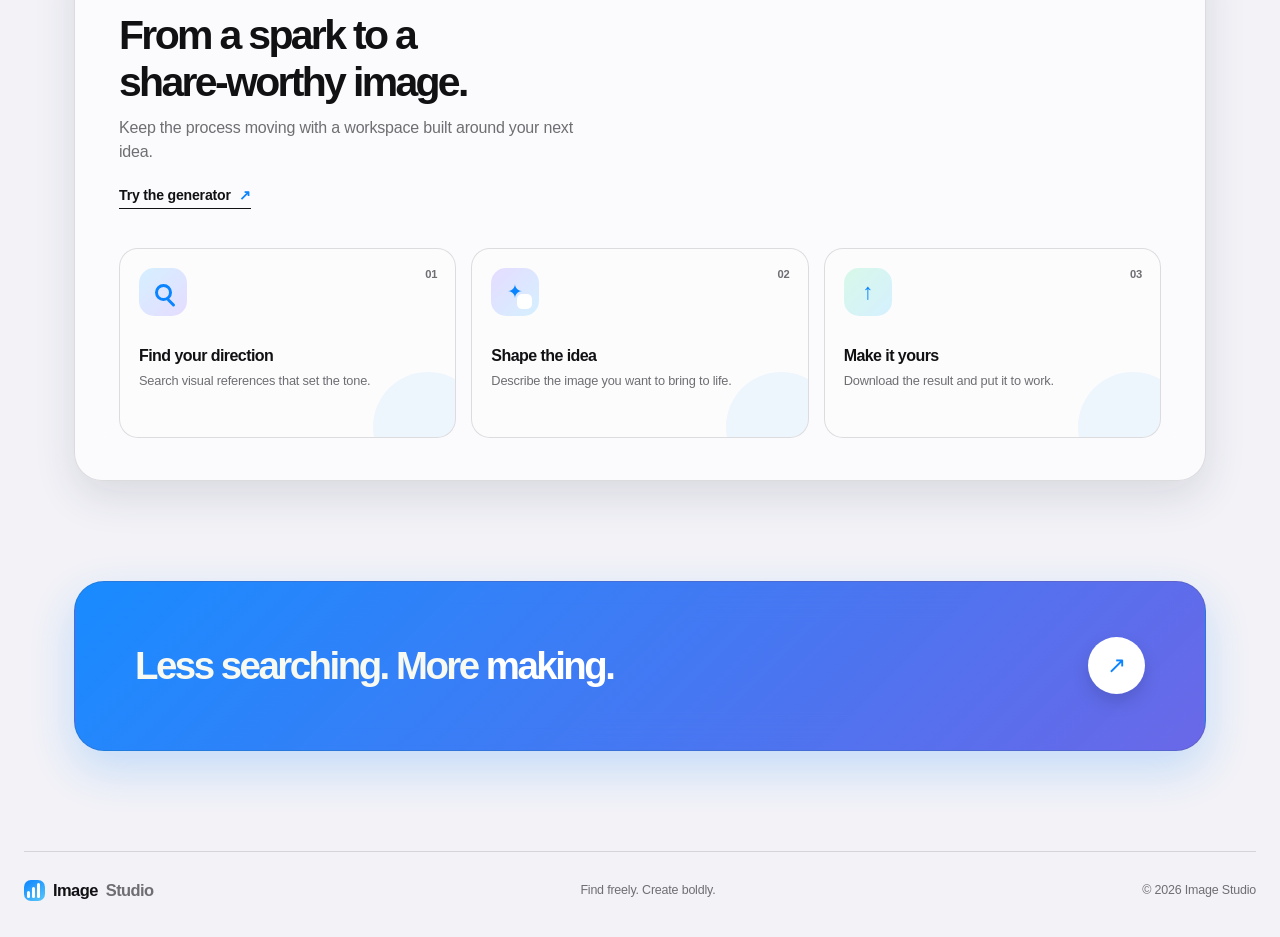
==== commit 9d492539: "Adding formatting" ====
--- a/index.html
+++ b/index.html
@@ -1,62 +1,226 @@
-<!DOCTYPE html>
+<!doctype html>
 <html lang="en" data-theme="light">
-<head>
-  <meta charset="UTF-8" />
-  <meta name="viewport" content="width=device-width, initial-scale=1.0" />
-  <meta name="description" content="Image Studio helps you discover free imagery and create new ideas with AI." />
-  <title>Image Studio — Find and create images</title>
-  <link rel="preconnect" href="https://fonts.googleapis.com" />
-  <link rel="preconnect" href="https://fonts.gstatic.com" crossorigin />
-  <link href="https://fonts.googleapis.com/css2?family=DM+Sans:wght@400;500;600;700&family=Manrope:wght@500;600;700;800&display=swap" rel="stylesheet" />
-  <link rel="stylesheet" href="css/base.css" />
-  <link rel="stylesheet" href="css/layout.css" />
-  <link rel="stylesheet" href="css/components.css" />
-  <link rel="stylesheet" href="css/animations.css" />
-  <script src="js/main.js" defer></script>
-</head>
-<body>
-  <header class="navbar">
-    <a href="index.html" class="navbar__logo" aria-label="Image Studio home"><span class="brand-mark" aria-hidden="true"><i></i><i></i><i></i></span>Image<span>Studio</span></a>
-    <nav class="navbar__links" aria-label="Main navigation"><a href="index.html" class="is-active">Home</a><a href="pages/finder.html">Explore</a><a href="pages/generator.html">Create</a></nav>
-    <div class="navbar__actions"><button class="theme-toggle" id="theme-toggle" aria-label="Switch theme" title="Switch theme"><span aria-hidden="true">☾</span></button><a class="btn btn--nav" href="pages/generator.html">Create image <span aria-hidden="true">↗</span></a></div>
-  </header>
-  <main>
-    <section class="hero">
-      <div class="hero__content fade-up">
-        <p class="eyebrow"><span></span> One workspace for visual ideas</p>
-        <h1>Make every idea<br /><em>look exceptional.</em></h1>
-        <p class="hero__text">Discover inspiring, free-to-use images or turn a simple thought into something entirely original with AI.</p>
-        <div class="hero__buttons"><a href="pages/generator.html" class="btn btn--primary">Start creating <span aria-hidden="true">→</span></a><a href="pages/finder.html" class="text-link">Browse the collection <span aria-hidden="true">↗</span></a></div>
-        <div class="hero__proof" aria-label="Image Studio highlights"><div><strong>AI</strong><span>powered creation</span></div><div><strong>Free</strong><span>image discovery</span></div><div><strong>Fast</strong><span>from idea to image</span></div></div>
+  <head>
+    <meta charset="UTF-8" />
+    <meta name="viewport" content="width=device-width, initial-scale=1.0" />
+    <meta
+      name="description"
+      content="Image Studio helps you discover free imagery and create new ideas with AI."
+    />
+    <title>Image Studio — Find and create images</title>
+    <link rel="preconnect" href="https://fonts.googleapis.com" />
+    <link rel="preconnect" href="https://fonts.gstatic.com" crossorigin />
+    <link
+      href="https://fonts.googleapis.com/css2?family=DM+Sans:wght@400;500;600;700&family=Manrope:wght@500;600;700;800&display=swap"
+      rel="stylesheet"
+    />
+    <link rel="stylesheet" href="css/base.css" />
+    <link rel="stylesheet" href="css/layout.css" />
+    <link rel="stylesheet" href="css/components.css" />
+    <link rel="stylesheet" href="css/animations.css" />
+    <script src="js/main.js" defer></script>
+  </head>
+  <body>
+    <header class="navbar">
+      <a href="index.html" class="navbar__logo" aria-label="Image Studio home"
+        ><span class="brand-mark" aria-hidden="true"><i></i><i></i><i></i></span
+        >Image<span>Studio</span></a
+      >
+      <nav class="navbar__links" aria-label="Main navigation">
+        <a href="index.html" class="is-active">Home</a
+        ><a href="pages/finder.html">Explore</a
+        ><a href="pages/generator.html">Create</a>
+      </nav>
+      <div class="navbar__actions">
+        <button
+          class="theme-toggle"
+          id="theme-toggle"
+          aria-label="Switch theme"
+          title="Switch theme"
+        >
+          <span aria-hidden="true">☾</span></button
+        ><a class="btn btn--nav" href="pages/generator.html"
+          >Create image <span aria-hidden="true">↗</span></a
+        >
       </div>
-      <div class="hero__art fade-up" aria-label="A preview of the creative workspace">
-        <div class="art-glow"></div><div class="art-card art-card--back"><span></span></div>
-        <div class="art-card art-card--main"><div class="art-card__top"><span class="art-card__logo">✦</span><span>Generation</span><button aria-label="More options">•••</button></div><div class="art-image"><span class="sun"></span><span class="mountain mountain--one"></span><span class="mountain mountain--two"></span><span class="mist"></span></div><div class="art-prompt"><span class="prompt-icon">✦</span><p>Dreamy mountain escape at dawn</p><span class="send-icon">↑</span></div></div>
-        <div class="floating-chip chip--style"><span>✦</span> Cinematic</div><div class="floating-chip chip--ready"><span>✓</span> Ready to share</div>
-      </div>
-    </section>
-    <section class="paths" aria-labelledby="paths-title">
-      <div class="section-heading reveal"><p class="eyebrow">Designed for your flow</p><h2 id="paths-title">Choose where to begin.</h2><p>Two focused tools, one calm creative workspace.</p></div>
-      <div class="paths__grid">
-        <a class="path-card path-card--discover reveal" href="pages/finder.html"><div class="path-card__visual visual-search"><span class="search-orb"></span><span class="photo photo--one"></span><span class="photo photo--two"></span><span class="photo photo--three"></span><span class="visual-search__bar">Search inspiring images <b>⌕</b></span></div><div class="path-card__content"><span class="path-card__number">01</span><h3>Find images</h3><p>Search a world of high-quality imagery and save the ones that move you.</p><span class="path-card__link">Explore library <b>→</b></span></div></a>
-        <a class="path-card path-card--create reveal" href="pages/generator.html"><div class="path-card__visual visual-create"><span class="create-spark spark--one">✦</span><span class="create-spark spark--two">✦</span><span class="create-shape"></span><span class="create-orbit"></span><span class="visual-create__prompt">Describe your next idea <b>↑</b></span></div><div class="path-card__content"><span class="path-card__number">02</span><h3>Generate images</h3><p>Put your vision into words and let AI create a visual that is yours.</p><span class="path-card__link">Open generator <b>→</b></span></div></a>
-      </div>
-    </section>
-    <section class="workflow reveal" aria-labelledby="workflow-title">
-      <div class="workflow__intro">
-        <p class="eyebrow">A simpler creative flow</p>
-        <h2 id="workflow-title">From a spark to a<br />share-worthy image.</h2>
-        <p>Keep the process moving with a workspace built around your next idea.</p>
-        <a class="text-link" href="pages/generator.html">Try the generator <span aria-hidden="true">↗</span></a>
-      </div>
-      <ol class="workflow__steps">
-        <li class="workflow-step"><span class="workflow-step__number">01</span><div class="workflow-step__icon workflow-step__icon--search" aria-hidden="true"><i></i><i></i></div><div><h3>Find your direction</h3><p>Search visual references that set the tone.</p></div></li>
-        <li class="workflow-step"><span class="workflow-step__number">02</span><div class="workflow-step__icon workflow-step__icon--prompt" aria-hidden="true"><span>✦</span><i></i></div><div><h3>Shape the idea</h3><p>Describe the image you want to bring to life.</p></div></li>
-        <li class="workflow-step"><span class="workflow-step__number">03</span><div class="workflow-step__icon workflow-step__icon--share" aria-hidden="true"><span>↑</span></div><div><h3>Make it yours</h3><p>Download the result and put it to work.</p></div></li>
-      </ol>
-    </section>
-    <section class="statement reveal"><p>Less searching. More <span>making.</span></p><a href="pages/generator.html" class="circle-link" aria-label="Start creating">↗</a></section>
-  </main>
-  <footer class="footer"><a href="index.html" class="navbar__logo"><span class="brand-mark" aria-hidden="true"><i></i><i></i><i></i></span>Image<span>Studio</span></a><p>Find freely. Create boldly.</p><p>© 2026 Image Studio</p></footer>
-</body>
+    </header>
+    <main>
+      <section class="hero">
+        <div class="hero__content fade-up">
+          <p class="eyebrow"><span></span> One workspace for visual ideas</p>
+          <h1>Make every idea<br /><em>look exceptional.</em></h1>
+          <p class="hero__text">
+            Discover inspiring, free-to-use images or turn a simple thought into
+            something entirely original with AI.
+          </p>
+          <div class="hero__buttons">
+            <a href="pages/generator.html" class="btn btn--primary"
+              >Start creating <span aria-hidden="true">→</span></a
+            ><a href="pages/finder.html" class="text-link"
+              >Browse the collection <span aria-hidden="true">↗</span></a
+            >
+          </div>
+          <div class="hero__proof" aria-label="Image Studio highlights">
+            <div><strong>AI</strong><span>powered creation</span></div>
+            <div><strong>Free</strong><span>image discovery</span></div>
+            <div><strong>Fast</strong><span>from idea to image</span></div>
+          </div>
+        </div>
+        <div
+          class="hero__art fade-up"
+          aria-label="A preview of the creative workspace"
+        >
+          <div class="art-glow"></div>
+          <div class="art-card art-card--back"><span></span></div>
+          <div class="art-card art-card--main">
+            <div class="art-card__top">
+              <span class="art-card__logo">✦</span><span>Generation</span
+              ><button aria-label="More options">•••</button>
+            </div>
+            <div class="art-image">
+              <span class="sun"></span
+              ><span class="mountain mountain--one"></span
+              ><span class="mountain mountain--two"></span
+              ><span class="mist"></span>
+            </div>
+            <div class="art-prompt">
+              <span class="prompt-icon">✦</span>
+              <p>Dreamy mountain escape at dawn</p>
+              <span class="send-icon">↑</span>
+            </div>
+          </div>
+          <div class="floating-chip chip--style"><span>✦</span> Cinematic</div>
+          <div class="floating-chip chip--ready">
+            <span>✓</span> Ready to share
+          </div>
+        </div>
+      </section>
+      <section class="paths" aria-labelledby="paths-title">
+        <div class="section-heading reveal">
+          <p class="eyebrow">Designed for your flow</p>
+          <h2 id="paths-title">Choose where to begin.</h2>
+          <p>Two focused tools, one calm creative workspace.</p>
+        </div>
+        <div class="paths__grid">
+          <a
+            class="path-card path-card--discover reveal"
+            href="pages/finder.html"
+            ><div class="path-card__visual visual-search">
+              <span class="search-orb"></span
+              ><span class="photo photo--one"></span
+              ><span class="photo photo--two"></span
+              ><span class="photo photo--three"></span
+              ><span class="visual-search__bar"
+                >Search inspiring images <b>⌕</b></span
+              >
+            </div>
+            <div class="path-card__content">
+              <span class="path-card__number">01</span>
+              <h3>Find images</h3>
+              <p>
+                Search a world of high-quality imagery and save the ones that
+                move you.
+              </p>
+              <span class="path-card__link">Explore library <b>→</b></span>
+            </div></a
+          >
+          <a
+            class="path-card path-card--create reveal"
+            href="pages/generator.html"
+            ><div class="path-card__visual visual-create">
+              <span class="create-spark spark--one">✦</span
+              ><span class="create-spark spark--two">✦</span
+              ><span class="create-shape"></span
+              ><span class="create-orbit"></span
+              ><span class="visual-create__prompt"
+                >Describe your next idea <b>↑</b></span
+              >
+            </div>
+            <div class="path-card__content">
+              <span class="path-card__number">02</span>
+              <h3>Generate images</h3>
+              <p>
+                Put your vision into words and let AI create a visual that is
+                yours.
+              </p>
+              <span class="path-card__link">Open generator <b>→</b></span>
+            </div></a
+          >
+        </div>
+      </section>
+      <section class="workflow reveal" aria-labelledby="workflow-title">
+        <div class="workflow__intro">
+          <p class="eyebrow">A simpler creative flow</p>
+          <h2 id="workflow-title">
+            From a spark to a<br />share-worthy image.
+          </h2>
+          <p>
+            Keep the process moving with a workspace built around your next
+            idea.
+          </p>
+          <a class="text-link" href="pages/generator.html"
+            >Try the generator <span aria-hidden="true">↗</span></a
+          >
+        </div>
+        <ol class="workflow__steps">
+          <li class="workflow-step">
+            <span class="workflow-step__number">01</span>
+            <div
+              class="workflow-step__icon workflow-step__icon--search"
+              aria-hidden="true"
+            >
+              <i></i><i></i>
+            </div>
+            <div>
+              <h3>Find your direction</h3>
+              <p>Search visual references that set the tone.</p>
+            </div>
+          </li>
+          <li class="workflow-step">
+            <span class="workflow-step__number">02</span>
+            <div
+              class="workflow-step__icon workflow-step__icon--prompt"
+              aria-hidden="true"
+            >
+              <span>✦</span><i></i>
+            </div>
+            <div>
+              <h3>Shape the idea</h3>
+              <p>Describe the image you want to bring to life.</p>
+            </div>
+          </li>
+          <li class="workflow-step">
+            <span class="workflow-step__number">03</span>
+            <div
+              class="workflow-step__icon workflow-step__icon--share"
+              aria-hidden="true"
+            >
+              <span>↑</span>
+            </div>
+            <div>
+              <h3>Make it yours</h3>
+              <p>Download the result and put it to work.</p>
+            </div>
+          </li>
+        </ol>
+      </section>
+      <section class="statement reveal">
+        <p>Less searching. More <span>making.</span></p>
+        <a
+          href="pages/generator.html"
+          class="circle-link"
+          aria-label="Start creating"
+          >↗</a
+        >
+      </section>
+    </main>
+    <footer class="footer">
+      <a href="index.html" class="navbar__logo"
+        ><span class="brand-mark" aria-hidden="true"><i></i><i></i><i></i></span
+        >Image<span>Studio</span></a
+      >
+      <p>Find freely. Create boldly.</p>
+      <p>© 2026 Image Studio</p>
+    </footer>
+  </body>
 </html>
